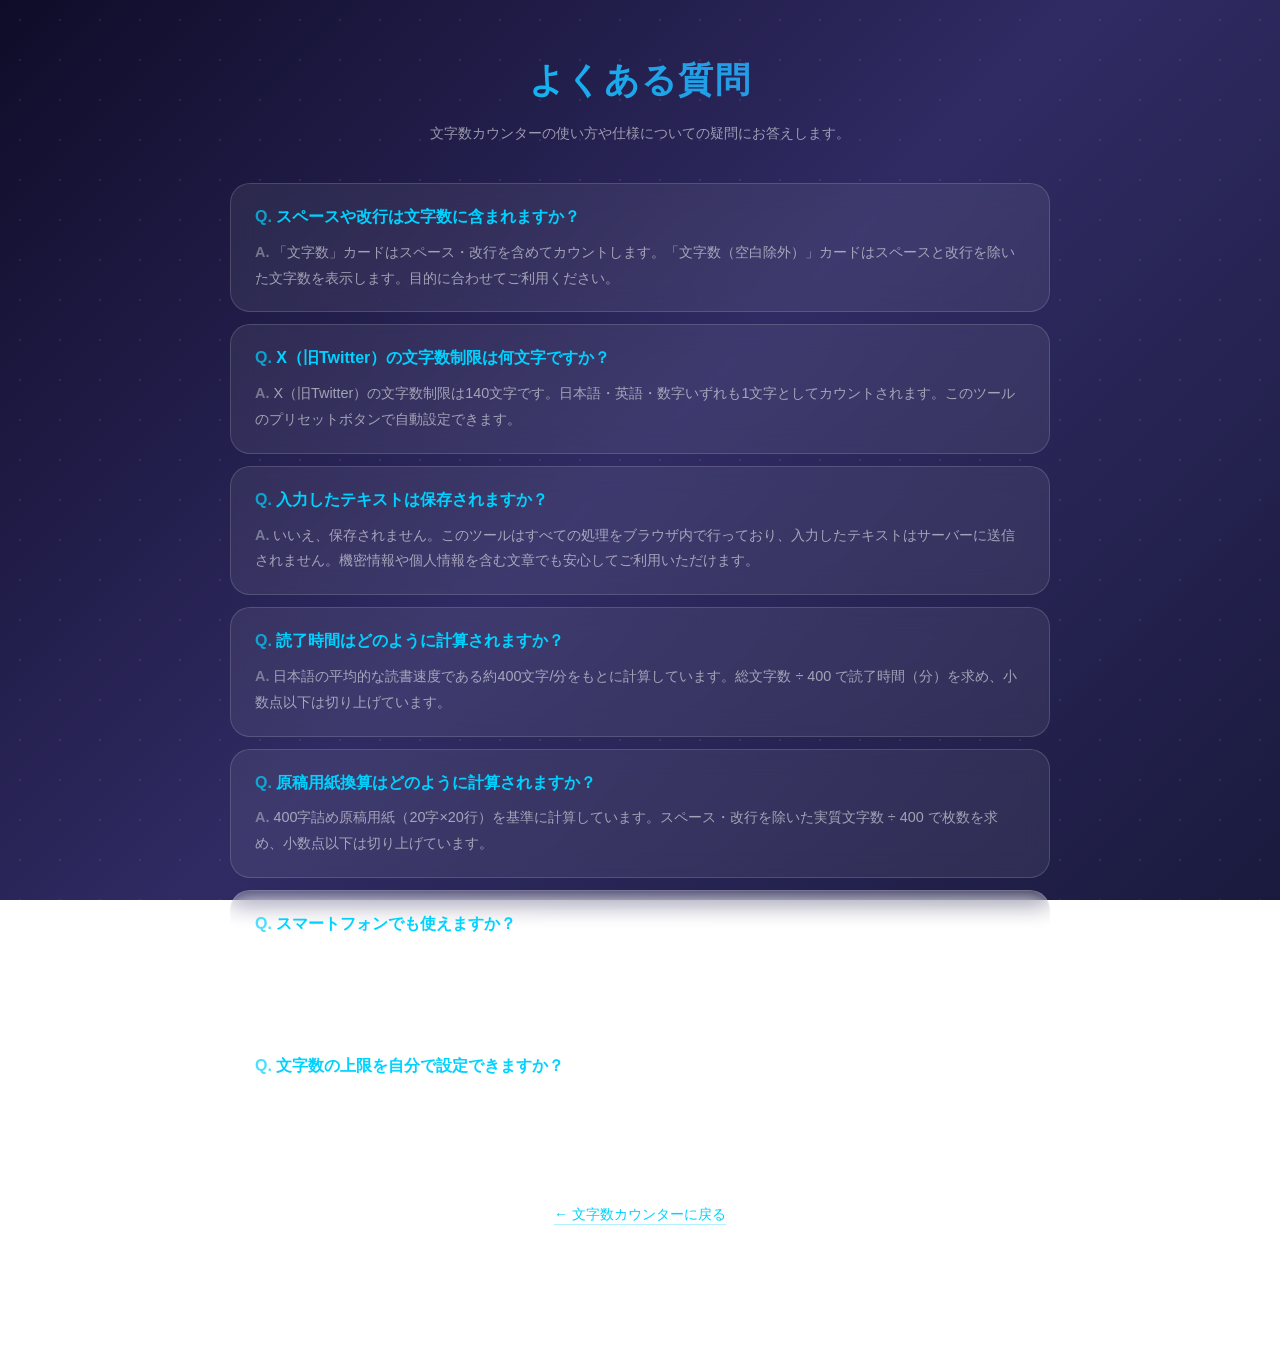
==== faq.html @ 9f1cb6a2 "コンテンツページ追加：機能紹介・使い方・FAQ（AdSense・SEO対策） Co-Authored-By: Claude Sonnet 4.6 <noreply@anthropic.com>" ====
<!DOCTYPE html>
<html lang="ja">
  <head>
    <meta charset="UTF-8" />
    <meta name="viewport" content="width=device-width, initial-scale=1.0" />
    <title>よくある質問｜文字数カウンター</title>
    <meta name="description" content="文字数カウンターに関するよくある質問をまとめました。文字数の数え方・スペースの扱い・SNSの文字数制限など疑問にお答えします。" />
    <link rel="canonical" href="https://moji-counter.netlify.app/faq.html" />
    <meta property="og:type"        content="website" />
    <meta property="og:url"         content="https://moji-counter.netlify.app/faq.html" />
    <meta property="og:title"       content="よくある質問｜文字数カウンター" />
    <meta property="og:description" content="文字数カウンターに関するよくある質問をまとめました。" />
    <meta property="og:locale"      content="ja_JP" />
    <script type="application/ld+json">
    {
      "@context": "https://schema.org",
      "@type": "FAQPage",
      "mainEntity": [
        {
          "@type": "Question",
          "name": "スペースや改行は文字数に含まれますか？",
          "acceptedAnswer": {
            "@type": "Answer",
            "text": "「文字数」カードはスペース・改行を含めてカウントします。「文字数（空白除外）」カードはスペースと改行を除いた文字数を表示します。目的に合わせてご利用ください。"
          }
        },
        {
          "@type": "Question",
          "name": "X（旧Twitter）の文字数制限は何文字ですか？",
          "acceptedAnswer": {
            "@type": "Answer",
            "text": "X（旧Twitter）の文字数制限は140文字です。日本語・英語・数字いずれも1文字としてカウントされます。このツールのプリセットボタンで自動設定できます。"
          }
        },
        {
          "@type": "Question",
          "name": "入力したテキストは保存されますか？",
          "acceptedAnswer": {
            "@type": "Answer",
            "text": "いいえ、保存されません。このツールはすべての処理をブラウザ内で行っており、入力したテキストはサーバーに送信されません。機密情報や個人情報を含む文章でも安心してご利用いただけます。"
          }
        },
        {
          "@type": "Question",
          "name": "読了時間はどのように計算されますか？",
          "acceptedAnswer": {
            "@type": "Answer",
            "text": "日本語の平均的な読書速度である約400文字/分をもとに計算しています。総文字数 ÷ 400 で読了時間（分）を求め、小数点以下は切り上げています。"
          }
        },
        {
          "@type": "Question",
          "name": "原稿用紙換算はどのように計算されますか？",
          "acceptedAnswer": {
            "@type": "Answer",
            "text": "400字詰め原稿用紙（20字×20行）を基準に計算しています。スペース・改行を除いた実質文字数 ÷ 400 で枚数を求め、小数点以下は切り上げています。"
          }
        },
        {
          "@type": "Question",
          "name": "スマートフォンでも使えますか？",
          "acceptedAnswer": {
            "@type": "Answer",
            "text": "はい、スマートフォン・タブレットでもご利用いただけます。画面サイズに合わせてレイアウトが自動で調整されます。"
          }
        },
        {
          "@type": "Question",
          "name": "文字数の上限を自分で設定できますか？",
          "acceptedAnswer": {
            "@type": "Answer",
            "text": "はい、「上限文字数」の入力欄に数値を入力することで任意の上限を設定できます。X・Instagram などのプリセットボタンも用意しています。上限を超えるとプログレスバーと文字数が赤色に変わります。"
          }
        }
      ]
    }
    </script>
    <link rel="stylesheet" href="css/style.css" />
    <link rel="stylesheet" href="css/faq.css" />
  </head>

  <body>
    <div class="container">

      <header class="header">
        <h1 class="header__title">よくある質問</h1>
        <p class="header__description">
          文字数カウンターの使い方や仕様についての疑問にお答えします。
        </p>
      </header>

      <main class="main">

        <section class="faq-section">
          <dl class="faq-list">

            <div class="faq-item glass-card">
              <dt class="faq-item__question">スペースや改行は文字数に含まれますか？</dt>
              <dd class="faq-item__answer">「文字数」カードはスペース・改行を含めてカウントします。「文字数（空白除外）」カードはスペースと改行を除いた文字数を表示します。目的に合わせてご利用ください。</dd>
            </div>

            <div class="faq-item glass-card">
              <dt class="faq-item__question">X（旧Twitter）の文字数制限は何文字ですか？</dt>
              <dd class="faq-item__answer">X（旧Twitter）の文字数制限は140文字です。日本語・英語・数字いずれも1文字としてカウントされます。このツールのプリセットボタンで自動設定できます。</dd>
            </div>

            <div class="faq-item glass-card">
              <dt class="faq-item__question">入力したテキストは保存されますか？</dt>
              <dd class="faq-item__answer">いいえ、保存されません。このツールはすべての処理をブラウザ内で行っており、入力したテキストはサーバーに送信されません。機密情報や個人情報を含む文章でも安心してご利用いただけます。</dd>
            </div>

            <div class="faq-item glass-card">
              <dt class="faq-item__question">読了時間はどのように計算されますか？</dt>
              <dd class="faq-item__answer">日本語の平均的な読書速度である約400文字/分をもとに計算しています。総文字数 ÷ 400 で読了時間（分）を求め、小数点以下は切り上げています。</dd>
            </div>

            <div class="faq-item glass-card">
              <dt class="faq-item__question">原稿用紙換算はどのように計算されますか？</dt>
              <dd class="faq-item__answer">400字詰め原稿用紙（20字×20行）を基準に計算しています。スペース・改行を除いた実質文字数 ÷ 400 で枚数を求め、小数点以下は切り上げています。</dd>
            </div>

            <div class="faq-item glass-card">
              <dt class="faq-item__question">スマートフォンでも使えますか？</dt>
              <dd class="faq-item__answer">はい、スマートフォン・タブレットでもご利用いただけます。画面サイズに合わせてレイアウトが自動で調整されます。</dd>
            </div>

            <div class="faq-item glass-card">
              <dt class="faq-item__question">文字数の上限を自分で設定できますか？</dt>
              <dd class="faq-item__answer">はい、「上限文字数」の入力欄に数値を入力することで任意の上限を設定できます。X・Instagram などのプリセットボタンも用意しています。上限を超えるとプログレスバーと文字数が赤色に変わります。</dd>
            </div>

          </dl>
        </section>

        <p class="content-section__link-wrap">
          <a href="index.html" class="content-link">← 文字数カウンターに戻る</a>
        </p>

      </main>

      <footer class="footer">
        <nav class="footer-nav">
          <a href="index.html" class="footer-nav__link">ホーム</a>
          <a href="faq.html" class="footer-nav__link">よくある質問</a>
        </nav>
        <p>入力されたテキストはサーバーに送信されません（すべてブラウザ内で処理）</p>
      </footer>

    </div>
  </body>
</html>
---- css/style.css ----
/* =============================================
   文字数カウンター - スタイルシート
   デザインコンセプト：「Glass & Depth」
   =============================================
   競合との差別化：
   - 深いパープル系グラデーション背景（競合はすべてライトテーマ）
   - グラスモーフィズム：すりガラス風カード
   - シアン〜ブルーのグラデーションアクセント
   - 数値に光彩（glow）エフェクト
============================================= */


/* =============================================
   1. デザイン変数
============================================= */
:root {
  /* ── 背景グラデーション ── */
  --bg-gradient: linear-gradient(135deg, #0f0c29 0%, #302b63 50%, #1a1a3e 100%);

  /* ── グラスカードの色 ── */
  /* rgba(r,g,b, 透明度) : 透明度を下げることで背景が透けて見える */
  --glass-bg:     rgba(255, 255, 255, 0.07);
  --glass-border: rgba(255, 255, 255, 0.15);
  --glass-hover:  rgba(255, 255, 255, 0.12);

  /* ── テキスト ── */
  --color-text:       #ffffff;
  --color-text-sub:   rgba(255, 255, 255, 0.55);
  --color-text-muted: rgba(255, 255, 255, 0.35);

  /* ── アクセント（シアン〜ブルー）── */
  --color-accent:    #00d2ff;
  --color-accent-2:  #3a7bd5;
  --gradient-accent: linear-gradient(90deg, #00d2ff, #3a7bd5);

  /* ── 警告色（上限超過時） ── */
  --color-danger:    #ff6b6b;
  --color-danger-bg: rgba(255, 107, 107, 0.15);

  /* ── サイズ ── */
  --radius-sm: 8px;
  --radius-md: 14px;
  --radius-lg: 20px;
}


/* =============================================
   2. リセット・ベーススタイル
============================================= */
* {
  margin: 0;
  padding: 0;
  box-sizing: border-box;
}

body {
  font-family: -apple-system, BlinkMacSystemFont, "Hiragino Kaku Gothic ProN",
    "Hiragino Sans", Meiryo, sans-serif;

  /* グラデーション背景を全画面に固定 */
  background: var(--bg-gradient);
  /* fixed にすることでスクロールしても背景が動かない */
  background-attachment: fixed;

  color: var(--color-text);
  line-height: 1.6;

  /* ページの最小高さを画面全体に */
  min-height: 100vh;
}


/* =============================================
   3. 背景の星屑エフェクト
   =============================================
   ::before 疑似要素で背景にドットパターンを追加。
   これだけで「宇宙っぽい奥行き」が生まれます。
============================================= */
body::before {
  content: '';
  position: fixed;        /* スクロールしても固定 */
  inset: 0;               /* 上下左右すべて0（全画面を覆う） */
  pointer-events: none;   /* クリックなどの操作を透過する */

  /* 小さな半透明ドットを散りばめる */
  background-image:
    radial-gradient(circle, rgba(255,255,255,0.08) 1px, transparent 1px);
  background-size: 40px 40px; /* ドットの間隔 */

  z-index: 0; /* コンテンツの下に置く */
}


/* =============================================
   4. コンテナ（中央寄せ）
============================================= */
.container {
  position: relative;
  z-index: 1;           /* body::before の上に重ねる */
  max-width: 860px;
  margin: 0 auto;
  padding: 0 20px;
}


/* =============================================
   5. ヘッダー
============================================= */
.header {
  padding: 52px 0 36px;
  text-align: center;
}

.header__title {
  font-size: 2.2rem;
  font-weight: 800;
  letter-spacing: 0.04em;

  /* テキストにグラデーションを適用するテクニック */
  background: var(--gradient-accent);
  -webkit-background-clip: text;   /* テキスト部分だけ背景を見せる */
  -webkit-text-fill-color: transparent; /* テキスト自体の色を透明に */
  background-clip: text;

  margin-bottom: 12px;
}

.header__description {
  font-size: 0.88rem;
  color: var(--color-text-sub);
  line-height: 1.9;
}


/* =============================================
   6. グラスカード共通スタイル
   =============================================
   グラスモーフィズム（Glassmorphism）の実装：
   - 半透明の背景
   - backdrop-filter: blur で背景をぼかす
   - 薄いボーダーで「縁」を表現
============================================= */
.glass-card {
  background: var(--glass-bg);
  border: 1px solid var(--glass-border);
  border-radius: var(--radius-lg);

  /* これがすりガラス効果の核心 */
  /* 要素の後ろにある背景をぼかす */
  backdrop-filter: blur(12px);
  -webkit-backdrop-filter: blur(12px); /* Safari対応 */
}


/* =============================================
   7. SNSプリセット＋上限設定エリア
============================================= */
.limit-area {
  padding: 18px 22px;
  margin-bottom: 16px;
  display: flex;
  flex-direction: column;
  gap: 14px;
}

/* プリセットボタン行 */
.presets {
  display: flex;
  align-items: center;
  flex-wrap: wrap;
  gap: 8px;
}

.presets__label {
  font-size: 0.8rem;
  color: var(--color-text-muted);
  white-space: nowrap;
}

/* プリセットボタン */
.btn--preset {
  background: rgba(0, 210, 255, 0.1);
  color: var(--color-accent);
  border: 1px solid rgba(0, 210, 255, 0.3);
  font-size: 0.82rem;
  padding: 5px 14px;
  border-radius: 999px; /* ピル型 */
  cursor: pointer;
  transition: all 0.2s;
}

.btn--preset:hover {
  background: rgba(0, 210, 255, 0.25);
  border-color: var(--color-accent);
}

/* 選択中のプリセット */
.btn--preset--active {
  background: var(--gradient-accent);
  color: #fff;
  border-color: transparent;

  /* 光彩エフェクト */
  box-shadow: 0 0 12px rgba(0, 210, 255, 0.5);
}

/* 上限入力行 */
.limit-input-group {
  display: flex;
  align-items: center;
  gap: 10px;
}

.limit-input-group__label {
  font-size: 0.8rem;
  color: var(--color-text-muted);
  white-space: nowrap;
}

/* 数値入力フィールド */
.limit-input {
  width: 120px;
  padding: 7px 12px;
  background: rgba(255, 255, 255, 0.08);
  border: 1px solid var(--glass-border);
  border-radius: var(--radius-sm);
  font-size: 0.9rem;
  color: var(--color-text);
  transition: border-color 0.2s, box-shadow 0.2s;
}

/* ブラウザのデフォルトスピナーを非表示 */
.limit-input::-webkit-inner-spin-button,
.limit-input::-webkit-outer-spin-button {
  -webkit-appearance: none;
}

.limit-input::placeholder {
  color: var(--color-text-muted);
}

.limit-input:focus {
  outline: none;
  border-color: var(--color-accent);
  box-shadow: 0 0 0 3px rgba(0, 210, 255, 0.15);
}

/* 解除ボタン */
.btn--limit-clear {
  background: transparent;
  color: var(--color-text-muted);
  border: 1px solid rgba(255,255,255,0.15);
  font-size: 0.8rem;
  padding: 6px 14px;
  border-radius: var(--radius-sm);
  cursor: pointer;
  transition: all 0.2s;
}

.btn--limit-clear:hover {
  border-color: rgba(255,255,255,0.35);
  color: var(--color-text);
}


/* =============================================
   8. テキストエリア
============================================= */
.textarea {
  width: 100%;
  height: 220px;
  padding: 18px;
  margin-bottom: 10px;

  background: rgba(255, 255, 255, 0.05);
  border: 1px solid var(--glass-border);
  border-radius: var(--radius-md);
  backdrop-filter: blur(8px);
  -webkit-backdrop-filter: blur(8px);

  font-family: inherit;
  font-size: 1rem;
  color: var(--color-text);
  line-height: 1.8;
  resize: vertical;

  transition: border-color 0.2s, box-shadow 0.2s;
}

.textarea::placeholder {
  color: var(--color-text-muted);
}

.textarea:focus {
  outline: none;
  border-color: var(--color-accent);
  box-shadow: 0 0 0 3px rgba(0, 210, 255, 0.12),
              0 0 20px rgba(0, 210, 255, 0.08);
}


/* =============================================
   9. ボタンエリア（クリアボタン）
============================================= */
.button-area {
  display: flex;
  justify-content: flex-end;
  margin-bottom: 16px;
}

.btn {
  padding: 8px 20px;
  border: none;
  border-radius: var(--radius-sm);
  font-size: 0.88rem;
  cursor: pointer;
  transition: all 0.2s;
  font-family: inherit;
}

.btn:active {
  opacity: 0.7;
  transform: scale(0.97);
}

.btn--clear {
  background: rgba(255, 255, 255, 0.1);
  color: var(--color-text-sub);
  border: 1px solid var(--glass-border);
}

.btn--clear:hover {
  background: rgba(255, 255, 255, 0.18);
  color: var(--color-text);
}


/* =============================================
   10. プログレスバー
============================================= */
.progress-area {
  padding: 14px 20px;
  margin-bottom: 20px;
  transition: opacity 0.3s;
}

.progress-area--hidden {
  display: none;
}

.progress-info {
  display: flex;
  justify-content: space-between;
  align-items: baseline;
  margin-bottom: 10px;
}

.progress-info__text {
  font-size: 0.82rem;
  color: var(--color-text-muted);
}

.progress-info__percent {
  font-size: 1rem;
  font-weight: 700;
  color: var(--color-accent);
  transition: color 0.3s;
}

.progress-info__percent--over {
  color: var(--color-danger);
}

/* バー外枠 */
.progress-bar {
  width: 100%;
  height: 6px;
  background: rgba(255, 255, 255, 0.1);
  border-radius: 999px;
  overflow: hidden;
}

/* バー塗り */
.progress-bar__fill {
  height: 100%;
  width: 0%;
  background: var(--gradient-accent); /* グラデーションのバー */
  border-radius: 999px;
  transition: width 0.35s ease, background 0.3s;

  /* 光彩エフェクト */
  box-shadow: 0 0 8px rgba(0, 210, 255, 0.6);
}

.progress-bar__fill--over {
  background: var(--color-danger);
  box-shadow: 0 0 8px rgba(255, 107, 107, 0.6);
}

.card__number--over {
  color: var(--color-danger) !important;
  text-shadow: 0 0 12px rgba(255, 107, 107, 0.6);
}


/* =============================================
   11. カウントカード
============================================= */

/* カードを5列で並べるグリッド */
.cards {
  display: grid;
  grid-template-columns: repeat(5, 1fr);
  gap: 14px;
  margin-bottom: 48px;
}

/* 個別カード */
.card {
  padding: 22px 14px;
  display: flex;
  flex-direction: column;
  align-items: center;
  text-align: center;
  transition: transform 0.25s, box-shadow 0.25s, background 0.25s;
  cursor: default;
}

.card:hover {
  transform: translateY(-4px);
  background: var(--glass-hover);
  box-shadow: 0 8px 32px rgba(0, 0, 0, 0.3),
              0 0 0 1px rgba(0, 210, 255, 0.2);
}

/* 数値（大きく光る） */
.card__number {
  font-size: 2.2rem;
  font-weight: 800;
  color: var(--color-accent);
  margin-bottom: 8px;
  line-height: 1;
  letter-spacing: -0.02em;

  /* 数値の光彩エフェクト */
  text-shadow: 0 0 20px rgba(0, 210, 255, 0.45);

  transition: color 0.2s, text-shadow 0.2s;
}

/* 単位テキスト（「分」「枚」） */
.card__number-unit {
  font-size: 1.1rem;
  font-weight: 600;
  margin-left: 2px;
  opacity: 0.8;
}

/* ラベル */
.card__label {
  font-size: 0.82rem;
  font-weight: 600;
  color: var(--color-text);
  margin-bottom: 4px;
  letter-spacing: 0.03em;
}

/* 補足説明 */
.card__description {
  font-size: 0.7rem;
  color: var(--color-text-muted);
  line-height: 1.5;
}


/* =============================================
   12. コンテンツセクション（機能紹介・使い方）
============================================= */
.content-section {
  margin-bottom: 56px;
}

.content-section__title {
  font-size: 1.4rem;
  font-weight: 700;
  color: var(--color-text);
  margin-bottom: 20px;
  padding-bottom: 10px;
  border-bottom: 1px solid var(--glass-border);
  letter-spacing: 0.03em;
}

/* 機能グリッド */
.feature-grid {
  display: grid;
  grid-template-columns: repeat(3, 1fr);
  gap: 14px;
}

.feature-item {
  padding: 20px 18px;
}

.feature-item__icon {
  font-size: 1.8rem;
  margin-bottom: 10px;
}

.feature-item__title {
  font-size: 0.9rem;
  font-weight: 700;
  color: var(--color-text);
  margin-bottom: 8px;
}

.feature-item__text {
  font-size: 0.8rem;
  color: var(--color-text-sub);
  line-height: 1.7;
}

/* 使い方リスト */
.howto-list {
  display: flex;
  flex-direction: column;
  gap: 12px;
  list-style: none;
  margin-bottom: 20px;
}

.howto-list__item {
  display: flex;
  align-items: flex-start;
  gap: 16px;
  padding: 18px 20px;
}

.howto-list__step {
  flex-shrink: 0;
  width: 32px;
  height: 32px;
  border-radius: 50%;
  background: var(--gradient-accent);
  color: #fff;
  font-weight: 800;
  font-size: 0.9rem;
  display: flex;
  align-items: center;
  justify-content: center;
  box-shadow: 0 0 10px rgba(0, 210, 255, 0.4);
}

.howto-list__body strong {
  display: block;
  font-size: 0.95rem;
  color: var(--color-text);
  margin-bottom: 6px;
}

.howto-list__body p {
  font-size: 0.82rem;
  color: var(--color-text-sub);
  line-height: 1.7;
}

.content-section__link-wrap {
  text-align: center;
  margin-top: 8px;
}

.content-link {
  color: var(--color-accent);
  font-size: 0.88rem;
  text-decoration: none;
  border-bottom: 1px solid rgba(0, 210, 255, 0.3);
  padding-bottom: 2px;
  transition: border-color 0.2s;
}

.content-link:hover {
  border-color: var(--color-accent);
}

/* フッターナビ */
.footer-nav {
  display: flex;
  justify-content: center;
  gap: 24px;
  margin-bottom: 12px;
}

.footer-nav__link {
  color: var(--color-text-muted);
  font-size: 0.82rem;
  text-decoration: none;
  transition: color 0.2s;
}

.footer-nav__link:hover {
  color: var(--color-text);
}

/* レスポンシブ対応 */
@media (max-width: 700px) {
  .feature-grid {
    grid-template-columns: repeat(2, 1fr);
  }
}

@media (max-width: 480px) {
  .feature-grid {
    grid-template-columns: 1fr;
  }
}

/* =============================================
   13. フッター
============================================= */
.footer {
  padding: 20px 0 44px;
  text-align: center;
  border-top: 1px solid rgba(255, 255, 255, 0.08);
}

.footer p {
  font-size: 0.78rem;
  color: var(--color-text-muted);
}


/* =============================================
   13. レスポンシブデザイン
============================================= */

/* タブレット（800px以下）：3列に */
@media (max-width: 800px) {
  .cards {
    grid-template-columns: repeat(3, 1fr);
  }
}

/* スマートフォン（600px以下） */
@media (max-width: 600px) {
  .header__title {
    font-size: 1.6rem;
  }

  /* 2列に */
  .cards {
    grid-template-columns: repeat(2, 1fr);
  }

  .textarea {
    height: 180px;
  }

  .limit-area {
    padding: 14px 16px;
  }
}

/* 極小画面（400px以下）：1列に */
@media (max-width: 400px) {
  .cards {
    grid-template-columns: 1fr;
  }
}
---- css/faq.css ----
/* FAQページ用スタイル */

.faq-section {
  margin-bottom: 40px;
}

.faq-list {
  display: flex;
  flex-direction: column;
  gap: 12px;
}

.faq-item {
  padding: 20px 24px;
}

.faq-item__question {
  font-size: 1rem;
  font-weight: 700;
  color: var(--color-accent);
  margin-bottom: 10px;
  line-height: 1.6;
}

.faq-item__question::before {
  content: 'Q. ';
  opacity: 0.7;
}

.faq-item__answer {
  font-size: 0.9rem;
  color: var(--color-text-sub);
  line-height: 1.8;
  margin-left: 0;
}

.faq-item__answer::before {
  content: 'A. ';
  color: var(--color-text-muted);
  font-weight: 600;
}
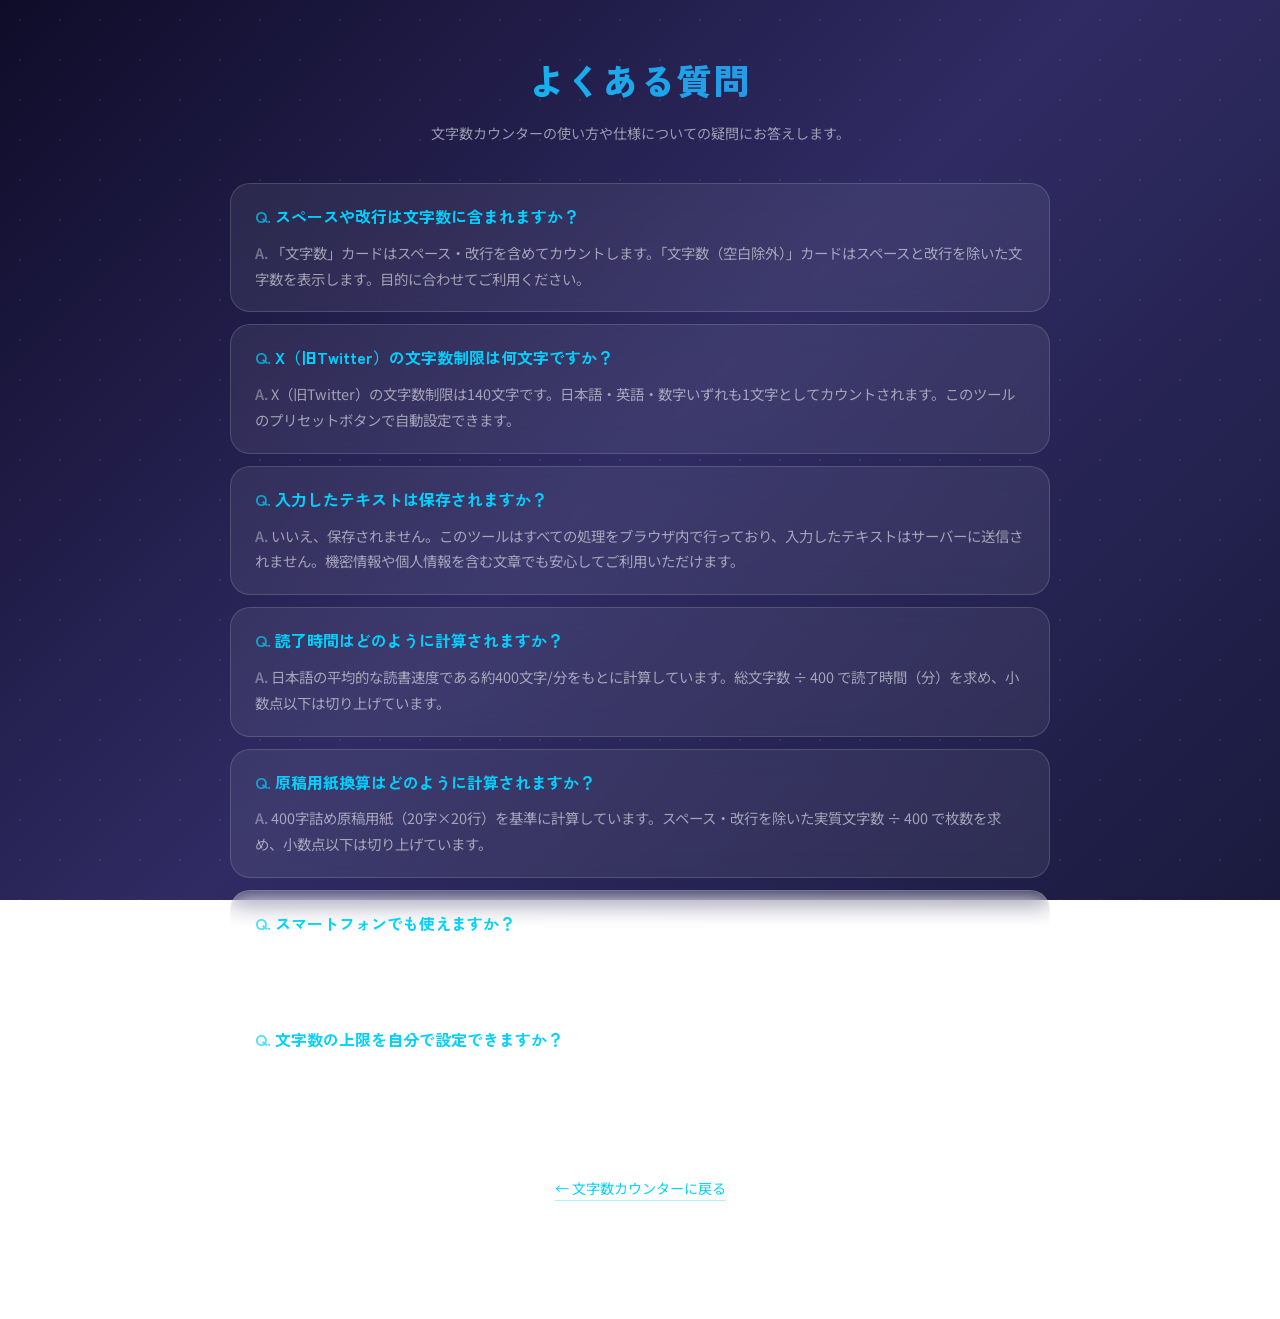
==== commit 52c1b511: "og:titleをSNS向けに変更・Google Fontsでフォントをリニューアル Co-Authored-By: Claude Sonnet 4.6 <noreply@anthropic.com>" ====
--- a/faq.html
+++ b/faq.html
@@ -75,6 +75,11 @@
       ]
     }
     </script>
+    <!-- Google Fonts -->
+    <link rel="preconnect" href="https://fonts.googleapis.com" />
+    <link rel="preconnect" href="https://fonts.gstatic.com" crossorigin />
+    <link href="https://fonts.googleapis.com/css2?family=Zen+Kaku+Gothic+New:wght@400;700;900&family=Noto+Sans+JP:wght@400;600&display=swap" rel="stylesheet" />
+
     <link rel="stylesheet" href="css/style.css" />
     <link rel="stylesheet" href="css/faq.css" />
   </head>
--- a/css/style.css
+++ b/css/style.css
@@ -54,7 +54,7 @@
 }
 
 body {
-  font-family: -apple-system, BlinkMacSystemFont, "Hiragino Kaku Gothic ProN",
+  font-family: "Noto Sans JP", -apple-system, BlinkMacSystemFont,
     "Hiragino Sans", Meiryo, sans-serif;
 
   /* グラデーション背景を全画面に固定 */
@@ -112,9 +112,10 @@
 }
 
 .header__title {
+  font-family: "Zen Kaku Gothic New", sans-serif;
   font-size: 2.2rem;
-  font-weight: 800;
-  letter-spacing: 0.04em;
+  font-weight: 900;
+  letter-spacing: 0.06em;
 
   /* テキストにグラデーションを適用するテクニック */
   background: var(--gradient-accent);
@@ -435,8 +436,9 @@
 
 /* 数値（大きく光る） */
 .card__number {
+  font-family: "Zen Kaku Gothic New", sans-serif;
   font-size: 2.2rem;
-  font-weight: 800;
+  font-weight: 900;
   color: var(--color-accent);
   margin-bottom: 8px;
   line-height: 1;
@@ -481,13 +483,14 @@
 }
 
 .content-section__title {
+  font-family: "Zen Kaku Gothic New", sans-serif;
   font-size: 1.4rem;
   font-weight: 700;
   color: var(--color-text);
   margin-bottom: 20px;
   padding-bottom: 10px;
   border-bottom: 1px solid var(--glass-border);
-  letter-spacing: 0.03em;
+  letter-spacing: 0.05em;
 }
 
 /* 機能グリッド */
@@ -507,6 +510,7 @@
 }
 
 .feature-item__title {
+  font-family: "Zen Kaku Gothic New", sans-serif;
   font-size: 0.9rem;
   font-weight: 700;
   color: var(--color-text);
--- a/css/faq.css
+++ b/css/faq.css
@@ -15,6 +15,7 @@
 }
 
 .faq-item__question {
+  font-family: "Zen Kaku Gothic New", sans-serif;
   font-size: 1rem;
   font-weight: 700;
   color: var(--color-accent);
